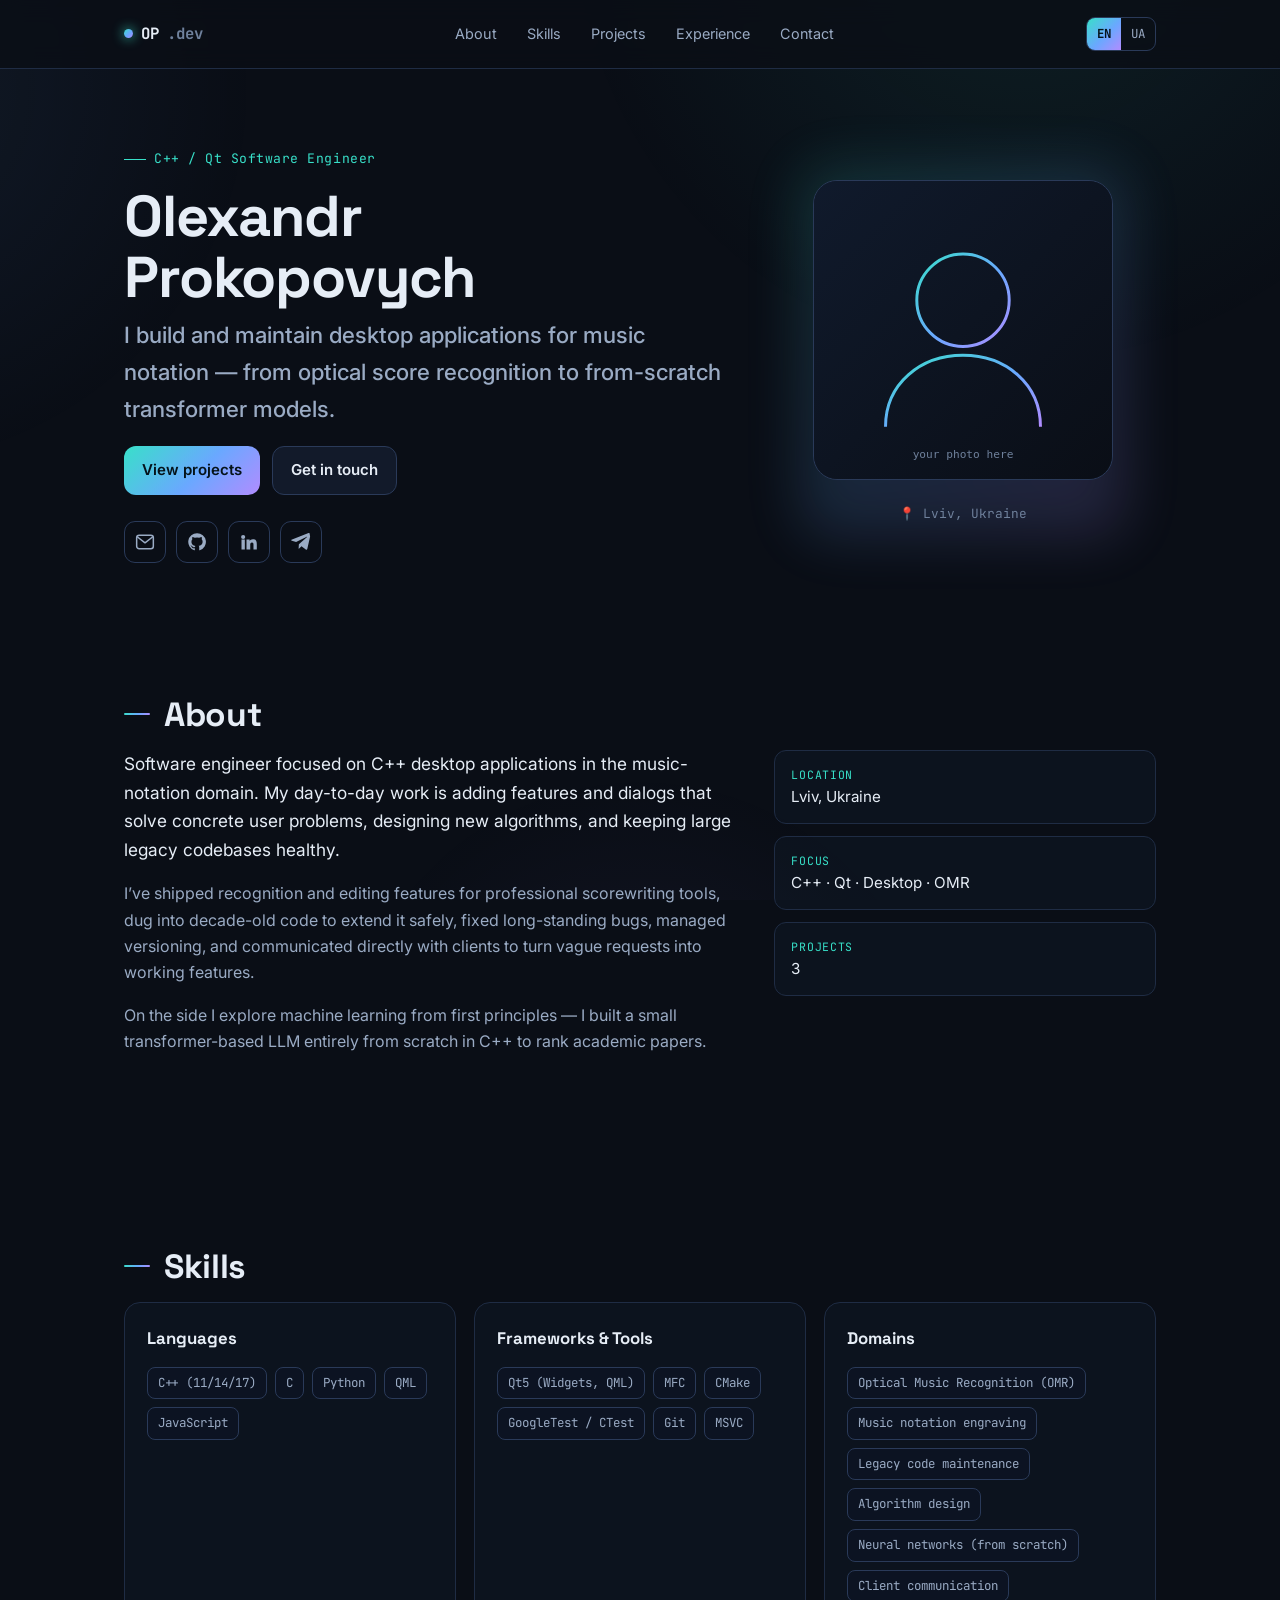
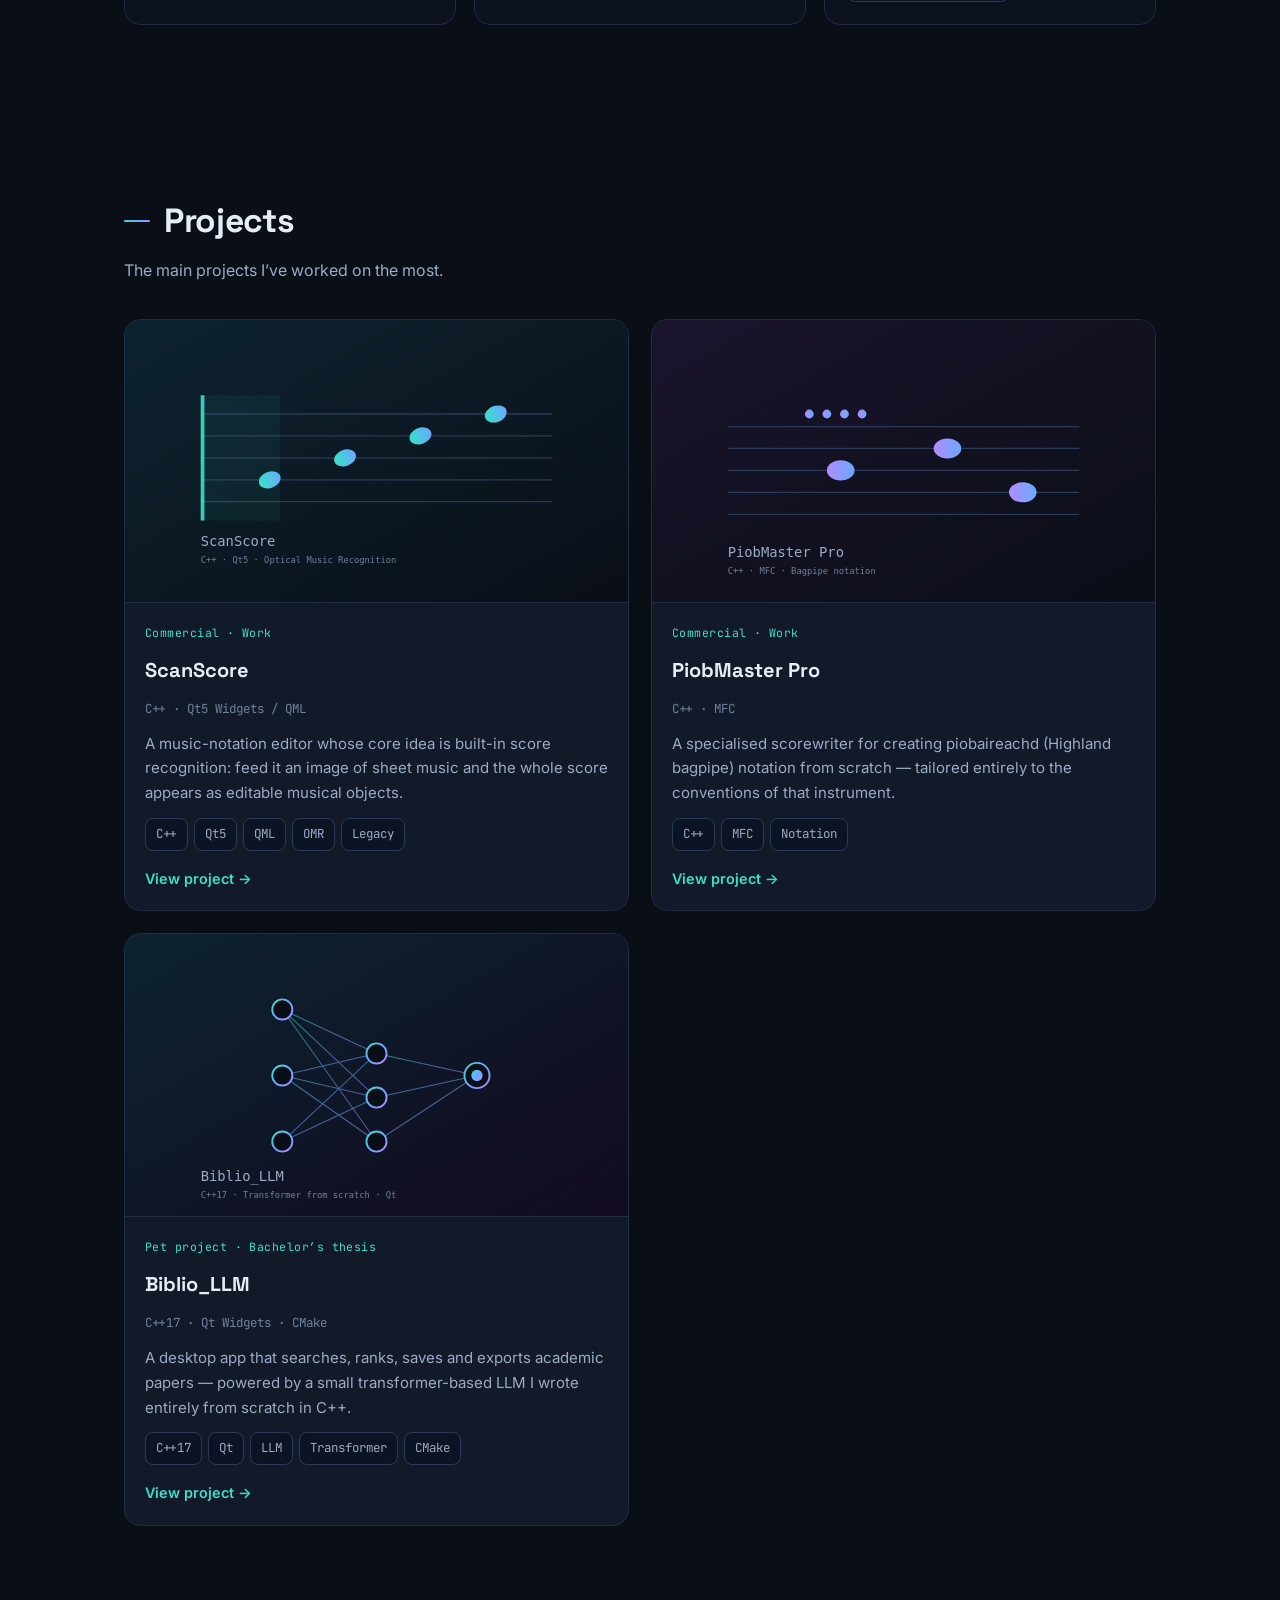
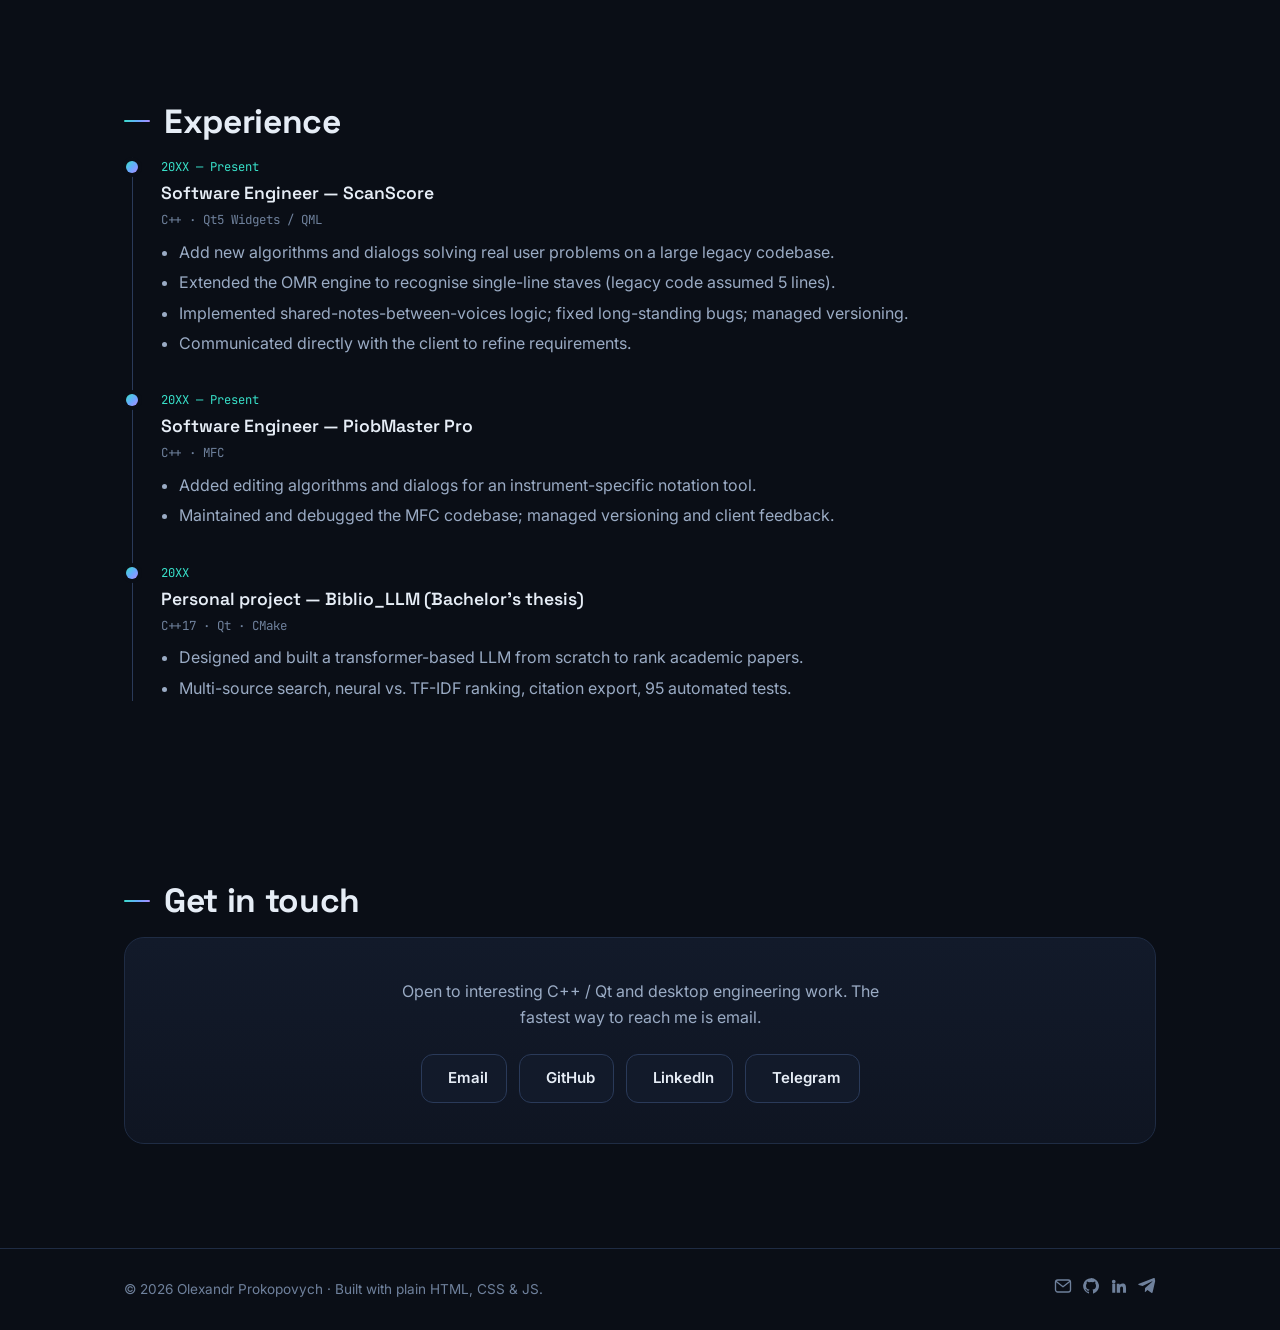
==== index.html @ a5d31bb2 "Personal portfolio site (bilingual EN/UA)" ====
<!DOCTYPE html>
<html lang="en">
<head>
  <meta charset="UTF-8" />
  <meta name="viewport" content="width=device-width, initial-scale=1.0" />
  <title>Olexandr Prokopovych — C++ / Qt Software Engineer</title>
  <meta name="description" content="Portfolio of Olexandr Prokopovych — C++ / Qt software engineer. Projects: ScanScore, PiobMaster Pro, Biblio_LLM." />
  <meta property="og:title" content="Olexandr Prokopovych — C++ / Qt Software Engineer" />
  <meta property="og:description" content="Desktop & music-software engineer. ScanScore, PiobMaster Pro, Biblio_LLM." />
  <meta property="og:type" content="website" />
  <link rel="icon" href="assets/img/favicon.svg" type="image/svg+xml" />
  <link rel="preconnect" href="https://fonts.googleapis.com" />
  <link rel="preconnect" href="https://fonts.gstatic.com" crossorigin />
  <link href="https://fonts.googleapis.com/css2?family=Inter:wght@400;500;600;700&family=Space+Grotesk:wght@500;600;700&family=JetBrains+Mono:wght@400;500;700&display=swap" rel="stylesheet" />
  <link rel="stylesheet" href="assets/css/style.css" />
</head>
<body>
  <nav class="nav">
    <div class="nav-inner">
      <a href="#hero" class="nav-logo"><span class="dot"></span>OP<span style="color:var(--muted-2)">.dev</span></a>
      <div class="nav-links" id="nav-links"></div>
      <div class="nav-right">
        <div class="lang-toggle" id="lang-toggle">
          <button data-lang="en">EN</button>
          <button data-lang="ua">UA</button>
        </div>
        <button class="nav-burger" id="nav-burger" aria-label="Menu">
          <svg viewBox="0 0 24 24" fill="none" stroke="currentColor" stroke-width="2"><line x1="3" y1="6" x2="21" y2="6"/><line x1="3" y1="12" x2="21" y2="12"/><line x1="3" y1="18" x2="21" y2="18"/></svg>
        </button>
      </div>
    </div>
  </nav>

  <header class="hero section" id="hero">
    <div class="container">
      <div class="hero-inner" id="hero-inner"></div>
    </div>
  </header>

  <main>
    <section class="section" id="about">
      <div class="container">
        <h2 class="section-title reveal" id="t-about"></h2>
        <div class="about-grid reveal" id="about-grid"></div>
      </div>
    </section>

    <section class="section" id="skills">
      <div class="container">
        <h2 class="section-title reveal" id="t-skills"></h2>
        <div class="skills-grid" id="skills-grid"></div>
      </div>
    </section>

    <section class="section" id="projects">
      <div class="container">
        <h2 class="section-title reveal" id="t-projects"></h2>
        <p class="section-sub reveal" id="projects-sub"></p>
        <div class="projects-grid" id="projects-grid"></div>
      </div>
    </section>

    <section class="section" id="experience">
      <div class="container">
        <h2 class="section-title reveal" id="t-experience"></h2>
        <div class="timeline reveal" id="timeline"></div>
      </div>
    </section>

    <section class="section" id="contact">
      <div class="container">
        <h2 class="section-title reveal" id="t-contact"></h2>
        <div class="contact-card reveal" id="contact-card"></div>
      </div>
    </section>
  </main>

  <footer class="footer">
    <div class="container footer-inner" id="footer-inner"></div>
  </footer>

  <script src="assets/js/icons.js"></script>
  <script src="assets/js/data.js"></script>
  <script src="assets/js/common.js"></script>
  <script src="assets/js/app.js"></script>
</body>
</html>
---- assets/css/style.css ----
/* ============================================================================
 *  style.css — portfolio styling. Dark, tech-leaning theme.
 * ========================================================================== */

:root {
  --bg:        #0a0e16;
  --bg-soft:   #0f1522;
  --bg-card:   #121a2a;
  --bg-card-2: #16203250;
  --border:    #1f2c44;
  --border-2:  #2a3a59;
  --text:      #e6edf6;
  --muted:     #9aabc4;
  --muted-2:   #6f819c;
  --accent:    #38e0c9;
  --accent-2:  #6aa8ff;
  --accent-3:  #b18cff;
  --glow:      0 0 0 1px #38e0c92e, 0 12px 40px -12px #38e0c93a;
  --radius:    16px;
  --maxw:      1080px;
  --grad:      linear-gradient(135deg, var(--accent), var(--accent-2) 55%, var(--accent-3));
  --font-sans: "Inter", system-ui, -apple-system, Segoe UI, Roboto, sans-serif;
  --font-disp: "Space Grotesk", var(--font-sans);
  --font-mono: "JetBrains Mono", ui-monospace, SFMono-Regular, Menlo, monospace;
}

* { box-sizing: border-box; }

html { scroll-behavior: smooth; }

body {
  margin: 0;
  font-family: var(--font-sans);
  background: var(--bg);
  color: var(--text);
  line-height: 1.65;
  -webkit-font-smoothing: antialiased;
  overflow-x: hidden;
}

/* ambient background glow */
body::before {
  content: "";
  position: fixed;
  inset: 0;
  z-index: -1;
  background:
    radial-gradient(60vw 60vw at 80% -10%, #38e0c916, transparent 60%),
    radial-gradient(50vw 50vw at -10% 10%, #6aa8ff14, transparent 60%),
    radial-gradient(40vw 40vw at 50% 120%, #b18cff10, transparent 60%);
  pointer-events: none;
}

a { color: inherit; text-decoration: none; }

.container { width: 100%; max-width: var(--maxw); margin: 0 auto; padding: 0 24px; }

.section { padding: 84px 0; scroll-margin-top: 80px; }

.section-title {
  font-family: var(--font-disp);
  font-size: clamp(1.5rem, 1rem + 2vw, 2.1rem);
  font-weight: 700;
  letter-spacing: -0.01em;
  margin: 0 0 8px;
  display: flex; align-items: center; gap: 14px;
}
.section-title::before {
  content: "";
  width: 26px; height: 2px; border-radius: 2px;
  background: var(--grad);
}
.section-sub { color: var(--muted); margin: 0 0 36px; max-width: 60ch; }

.hidden { display: none !important; }

.gradient-text {
  background: var(--grad);
  -webkit-background-clip: text; background-clip: text;
  color: transparent;
}

/* ---------------------------------------------------------------- buttons */
.btn {
  display: inline-flex; align-items: center; gap: 8px;
  padding: 11px 18px; border-radius: 12px;
  font-weight: 600; font-size: 0.94rem;
  border: 1px solid var(--border-2);
  background: var(--bg-card); color: var(--text);
  cursor: pointer; transition: transform .15s ease, border-color .2s, box-shadow .2s;
}
.btn:hover { transform: translateY(-2px); border-color: var(--accent); box-shadow: var(--glow); }
.btn-primary { border: none; color: #05131a; background: var(--grad); }
.btn-primary:hover { box-shadow: 0 14px 36px -10px #38e0c977; }

/* ------------------------------------------------------------------- nav */
.nav {
  position: sticky; top: 0; z-index: 50;
  backdrop-filter: blur(12px);
  background: #0a0e16cc;
  border-bottom: 1px solid var(--border);
}
.nav-inner {
  max-width: var(--maxw); margin: 0 auto; padding: 14px 24px;
  display: flex; align-items: center; justify-content: space-between; gap: 16px;
}
.nav-logo {
  font-family: var(--font-mono); font-weight: 700; font-size: 0.98rem;
  display: flex; align-items: center; gap: 8px;
}
.nav-logo .dot { width: 9px; height: 9px; border-radius: 50%; background: var(--grad); box-shadow: 0 0 12px var(--accent); }
.nav-links { display: flex; align-items: center; gap: 6px; }
.nav-links a {
  padding: 8px 12px; border-radius: 9px; font-size: 0.9rem; color: var(--muted);
  transition: color .2s, background .2s;
}
.nav-links a:hover { color: var(--text); background: var(--bg-card); }
.nav-right { display: flex; align-items: center; gap: 10px; }

.lang-toggle {
  display: inline-flex; border: 1px solid var(--border-2); border-radius: 9px; overflow: hidden;
  font-family: var(--font-mono); font-size: 0.78rem;
}
.lang-toggle button {
  background: transparent; color: var(--muted); border: none; cursor: pointer;
  padding: 6px 10px; font: inherit; transition: background .2s, color .2s;
}
.lang-toggle button.active { background: var(--grad); color: #05131a; font-weight: 700; }

.nav-burger { display: none; background: none; border: none; color: var(--text); cursor: pointer; padding: 6px; }
.nav-burger svg { width: 24px; height: 24px; }

/* ----------------------------------------------------------------- hero */
.hero { padding: 72px 0 40px; }
.hero-inner {
  display: grid; grid-template-columns: 1.4fr 0.9fr; gap: 48px; align-items: center;
}
.hero-eyebrow {
  font-family: var(--font-mono); font-size: 0.82rem; color: var(--accent);
  letter-spacing: 0.04em; margin-bottom: 16px; display: inline-flex; align-items: center; gap: 8px;
}
.hero-eyebrow::before { content: ""; width: 22px; height: 1px; background: var(--accent); }
.hero h1 {
  font-family: var(--font-disp); font-weight: 700;
  font-size: clamp(2.1rem, 1rem + 5vw, 3.6rem); line-height: 1.05; letter-spacing: -0.02em;
  margin: 0 0 10px;
}
.hero-role { font-size: clamp(1.05rem, 0.9rem + 1vw, 1.4rem); color: var(--muted); margin: 0 0 18px; font-weight: 500; }
.hero-role b { color: var(--text); font-weight: 600; }
.hero-tagline { color: var(--muted); max-width: 52ch; margin: 0 0 28px; }
.hero-cta { display: flex; flex-wrap: wrap; gap: 12px; margin-bottom: 26px; }
.hero-socials { display: flex; gap: 10px; }
.icon-link {
  width: 42px; height: 42px; display: inline-flex; align-items: center; justify-content: center;
  border: 1px solid var(--border-2); border-radius: 11px; color: var(--muted);
  transition: transform .15s, color .2s, border-color .2s, box-shadow .2s;
}
.icon-link:hover { color: var(--text); transform: translateY(-2px); border-color: var(--accent); box-shadow: var(--glow); }
.icon-link svg { width: 20px; height: 20px; }

.hero-photo { position: relative; justify-self: center; }
.hero-photo img {
  width: min(300px, 70vw); aspect-ratio: 1; object-fit: cover; border-radius: 24px;
  border: 1px solid var(--border-2); background: var(--bg-card);
}
.hero-photo::after {
  content: ""; position: absolute; inset: -14px; border-radius: 30px; z-index: -1;
  background: var(--grad); opacity: 0.16; filter: blur(28px);
}
.hero-meta {
  margin-top: 16px; font-family: var(--font-mono); font-size: 0.8rem; color: var(--muted-2);
  display: flex; align-items: center; gap: 8px; justify-content: center;
}

/* --------------------------------------------------------------- about */
.about-grid { display: grid; grid-template-columns: 1.6fr 1fr; gap: 40px; align-items: start; }
.about-text p { color: var(--muted); margin: 0 0 16px; }
.about-text p:first-child { color: var(--text); font-size: 1.08rem; }
.about-facts { display: grid; gap: 12px; }
.fact {
  border: 1px solid var(--border); border-radius: 12px; padding: 14px 16px; background: var(--bg-card-2);
}
.fact .k { font-family: var(--font-mono); font-size: 0.72rem; color: var(--accent); text-transform: uppercase; letter-spacing: 0.06em; }
.fact .v { font-size: 0.95rem; }

/* -------------------------------------------------------------- skills */
.skills-grid { display: grid; grid-template-columns: repeat(3, 1fr); gap: 18px; }
.skill-card {
  border: 1px solid var(--border); border-radius: var(--radius); padding: 22px; background: var(--bg-card-2);
  transition: border-color .2s, transform .2s;
}
.skill-card:hover { border-color: var(--border-2); transform: translateY(-3px); }
.skill-card h3 { font-family: var(--font-disp); margin: 0 0 14px; font-size: 1.05rem; }
.chips { display: flex; flex-wrap: wrap; gap: 8px; }
.chip {
  font-family: var(--font-mono); font-size: 0.78rem; padding: 5px 10px;
  border: 1px solid var(--border-2); border-radius: 8px; color: var(--muted);
  background: #0c1322;
}

/* ------------------------------------------------------------ projects */
.projects-grid { display: grid; grid-template-columns: repeat(2, 1fr); gap: 22px; }
.project-card {
  display: flex; flex-direction: column;
  border: 1px solid var(--border); border-radius: var(--radius); overflow: hidden;
  background: var(--bg-card); transition: transform .2s, border-color .2s, box-shadow .2s;
}
.project-card:hover { transform: translateY(-5px); border-color: var(--accent); box-shadow: var(--glow); }
.project-cover { aspect-ratio: 16 / 9; overflow: hidden; border-bottom: 1px solid var(--border); }
.project-cover img { width: 100%; height: 100%; object-fit: cover; display: block; }
.project-body { padding: 20px; display: flex; flex-direction: column; flex: 1; gap: 12px; }
.project-type { font-family: var(--font-mono); font-size: 0.72rem; color: var(--accent); letter-spacing: 0.04em; }
.project-body h3 { font-family: var(--font-disp); font-size: 1.25rem; margin: 0; }
.project-stack { font-family: var(--font-mono); font-size: 0.78rem; color: var(--muted-2); }
.project-summary { color: var(--muted); font-size: 0.94rem; margin: 0; flex: 1; }
.project-tags { display: flex; flex-wrap: wrap; gap: 6px; }
.project-foot { display: flex; align-items: center; justify-content: space-between; gap: 10px; margin-top: 4px; }
.project-link { font-weight: 600; font-size: 0.9rem; color: var(--accent); }
.project-card:hover .project-link { color: var(--text); }

/* ------------------------------------------------------------- timeline */
.timeline { position: relative; margin-left: 8px; padding-left: 28px; border-left: 1px solid var(--border-2); }
.tl-item { position: relative; padding-bottom: 30px; }
.tl-item:last-child { padding-bottom: 0; }
.tl-item::before {
  content: ""; position: absolute; left: -35px; top: 4px;
  width: 12px; height: 12px; border-radius: 50%; background: var(--grad);
  box-shadow: 0 0 0 4px var(--bg);
}
.tl-period { font-family: var(--font-mono); font-size: 0.76rem; color: var(--accent); }
.tl-role { font-family: var(--font-disp); font-weight: 600; font-size: 1.1rem; margin: 2px 0; }
.tl-stack { font-family: var(--font-mono); font-size: 0.78rem; color: var(--muted-2); margin-bottom: 8px; }
.tl-item ul { margin: 6px 0 0; padding-left: 18px; color: var(--muted); }
.tl-item li { margin-bottom: 4px; }

/* -------------------------------------------------------------- contact */
.contact-card {
  border: 1px solid var(--border); border-radius: 20px; padding: 40px;
  background: linear-gradient(180deg, var(--bg-card), var(--bg-soft));
  text-align: center;
}
.contact-card p { color: var(--muted); max-width: 50ch; margin: 0 auto 24px; }
.contact-actions { display: flex; flex-wrap: wrap; gap: 12px; justify-content: center; }

/* --------------------------------------------------------------- footer */
.footer {
  border-top: 1px solid var(--border); padding: 28px 0; margin-top: 20px;
  color: var(--muted-2); font-size: 0.85rem;
}
.footer-inner { display: flex; align-items: center; justify-content: space-between; gap: 16px; flex-wrap: wrap; }
.footer-socials { display: flex; gap: 10px; }
.footer-socials a { color: var(--muted-2); transition: color .2s; }
.footer-socials a:hover { color: var(--accent); }
.footer-socials svg { width: 18px; height: 18px; }

/* ----------------------------------------------------------- project page */
.detail { padding: 48px 0 40px; }
.detail-back { font-family: var(--font-mono); font-size: 0.85rem; color: var(--muted); }
.detail-back:hover { color: var(--accent); }
.detail-head { margin: 24px 0 28px; }
.detail-head .project-type { font-size: 0.8rem; }
.detail-head h1 { font-family: var(--font-disp); font-size: clamp(2rem, 1rem + 4vw, 3rem); margin: 6px 0 8px; }
.detail-head .project-stack { font-size: 0.9rem; }
.detail-hero-img {
  width: 100%; aspect-ratio: 21 / 9; object-fit: cover; border-radius: var(--radius);
  border: 1px solid var(--border-2); margin-bottom: 36px;
}
.detail-grid { display: grid; grid-template-columns: 1.6fr 1fr; gap: 40px; align-items: start; }
.detail-block { margin-bottom: 30px; }
.detail-block h2 {
  font-family: var(--font-disp); font-size: 1.2rem; margin: 0 0 12px;
  display: flex; align-items: center; gap: 10px;
}
.detail-block h2::before { content: ""; width: 18px; height: 2px; background: var(--grad); border-radius: 2px; }
.detail-block p { color: var(--muted); margin: 0 0 14px; }
.detail-block ul { color: var(--muted); padding-left: 20px; margin: 0; }
.detail-block li { margin-bottom: 8px; }
.detail-aside .skill-card { margin-bottom: 16px; }
.detail-links { display: flex; flex-direction: column; gap: 10px; }

/* -------------------------------------------------------------- reveal */
.reveal { opacity: 0; transform: translateY(18px); transition: opacity .6s ease, transform .6s ease; }
.reveal.in { opacity: 1; transform: none; }

/* ---------------------------------------------------------- responsive */
@media (max-width: 880px) {
  .hero-inner { grid-template-columns: 1fr; }
  .hero-photo { order: -1; }
  .about-grid, .detail-grid { grid-template-columns: 1fr; }
  .skills-grid { grid-template-columns: 1fr; }
  .projects-grid { grid-template-columns: 1fr; }
  .nav-links { display: none; }
  .nav-burger { display: inline-flex; }
  .nav-links.open {
    display: flex; flex-direction: column; align-items: stretch;
    position: absolute; top: 100%; left: 0; right: 0;
    background: #0a0e16f2; border-bottom: 1px solid var(--border); padding: 12px;
  }
  .section { padding: 60px 0; }
}

@media (prefers-reduced-motion: reduce) {
  * { scroll-behavior: auto !important; }
  .reveal { opacity: 1; transform: none; transition: none; }
}
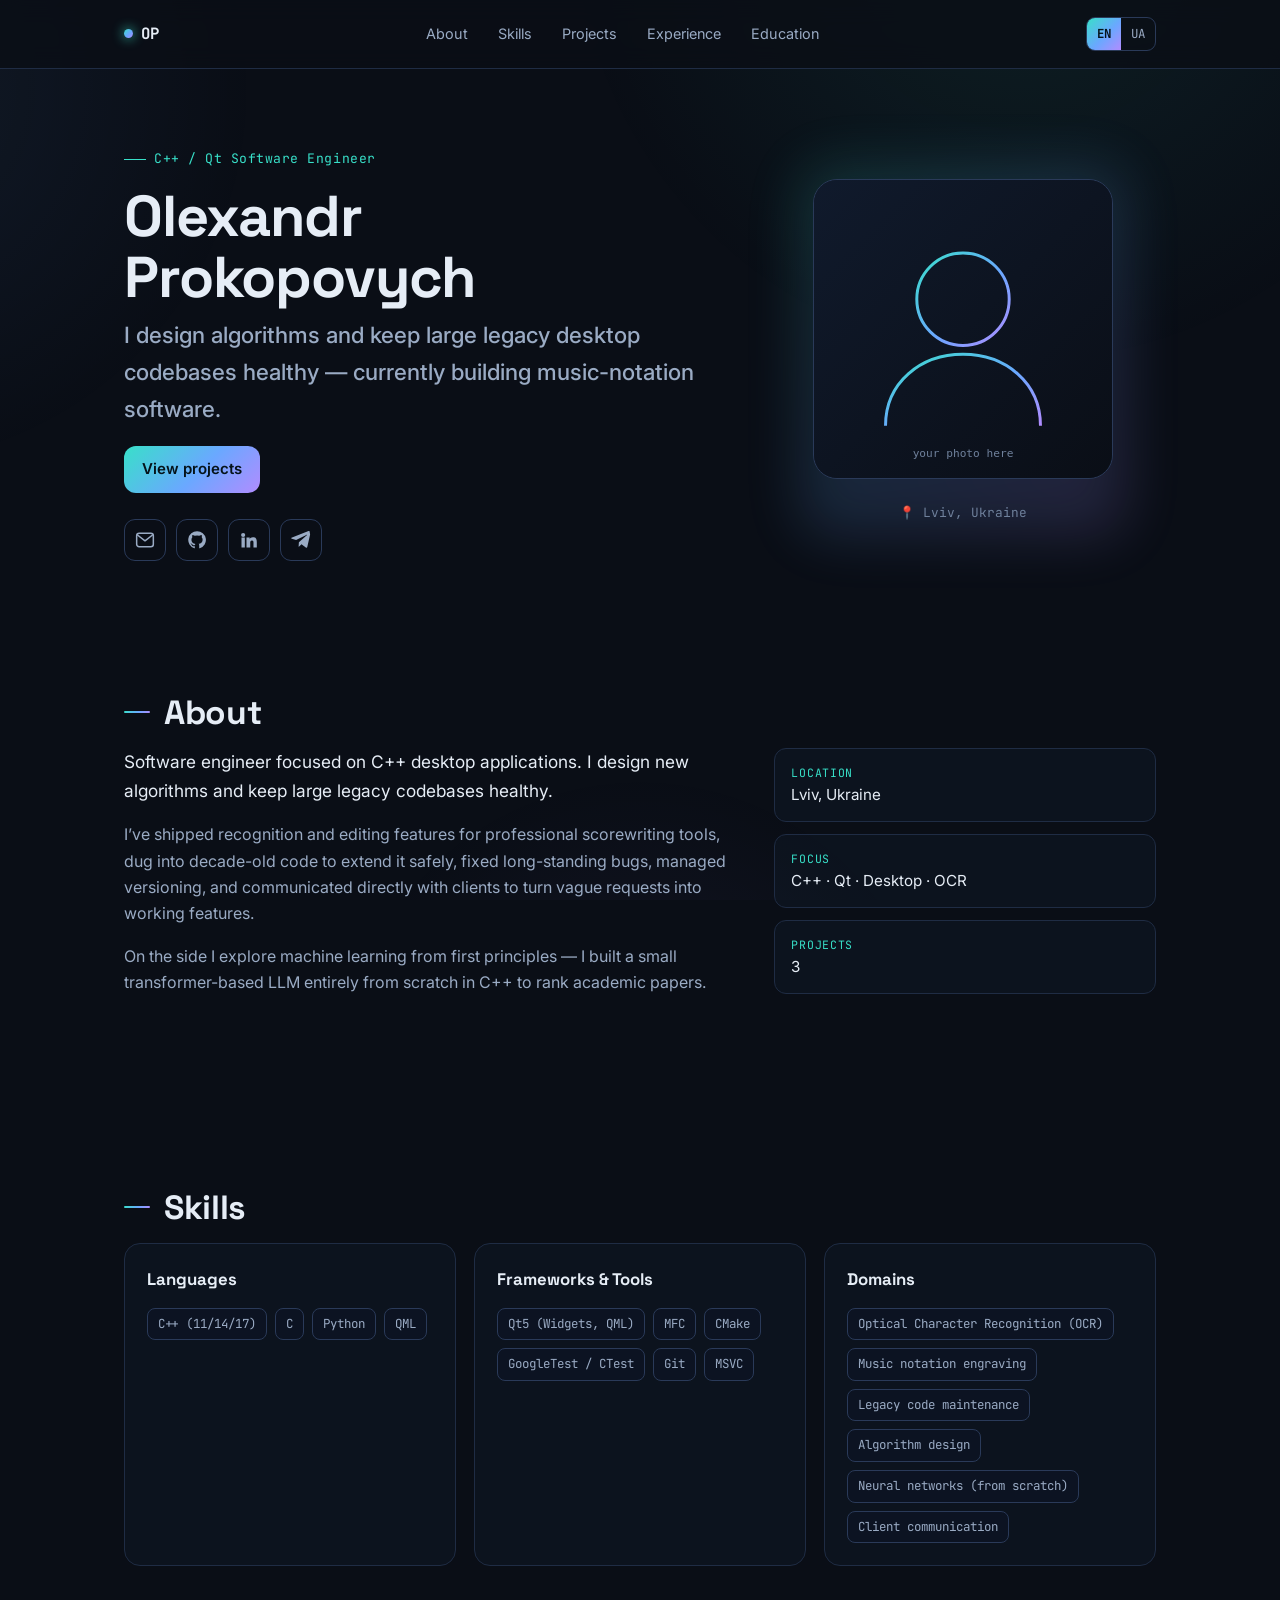
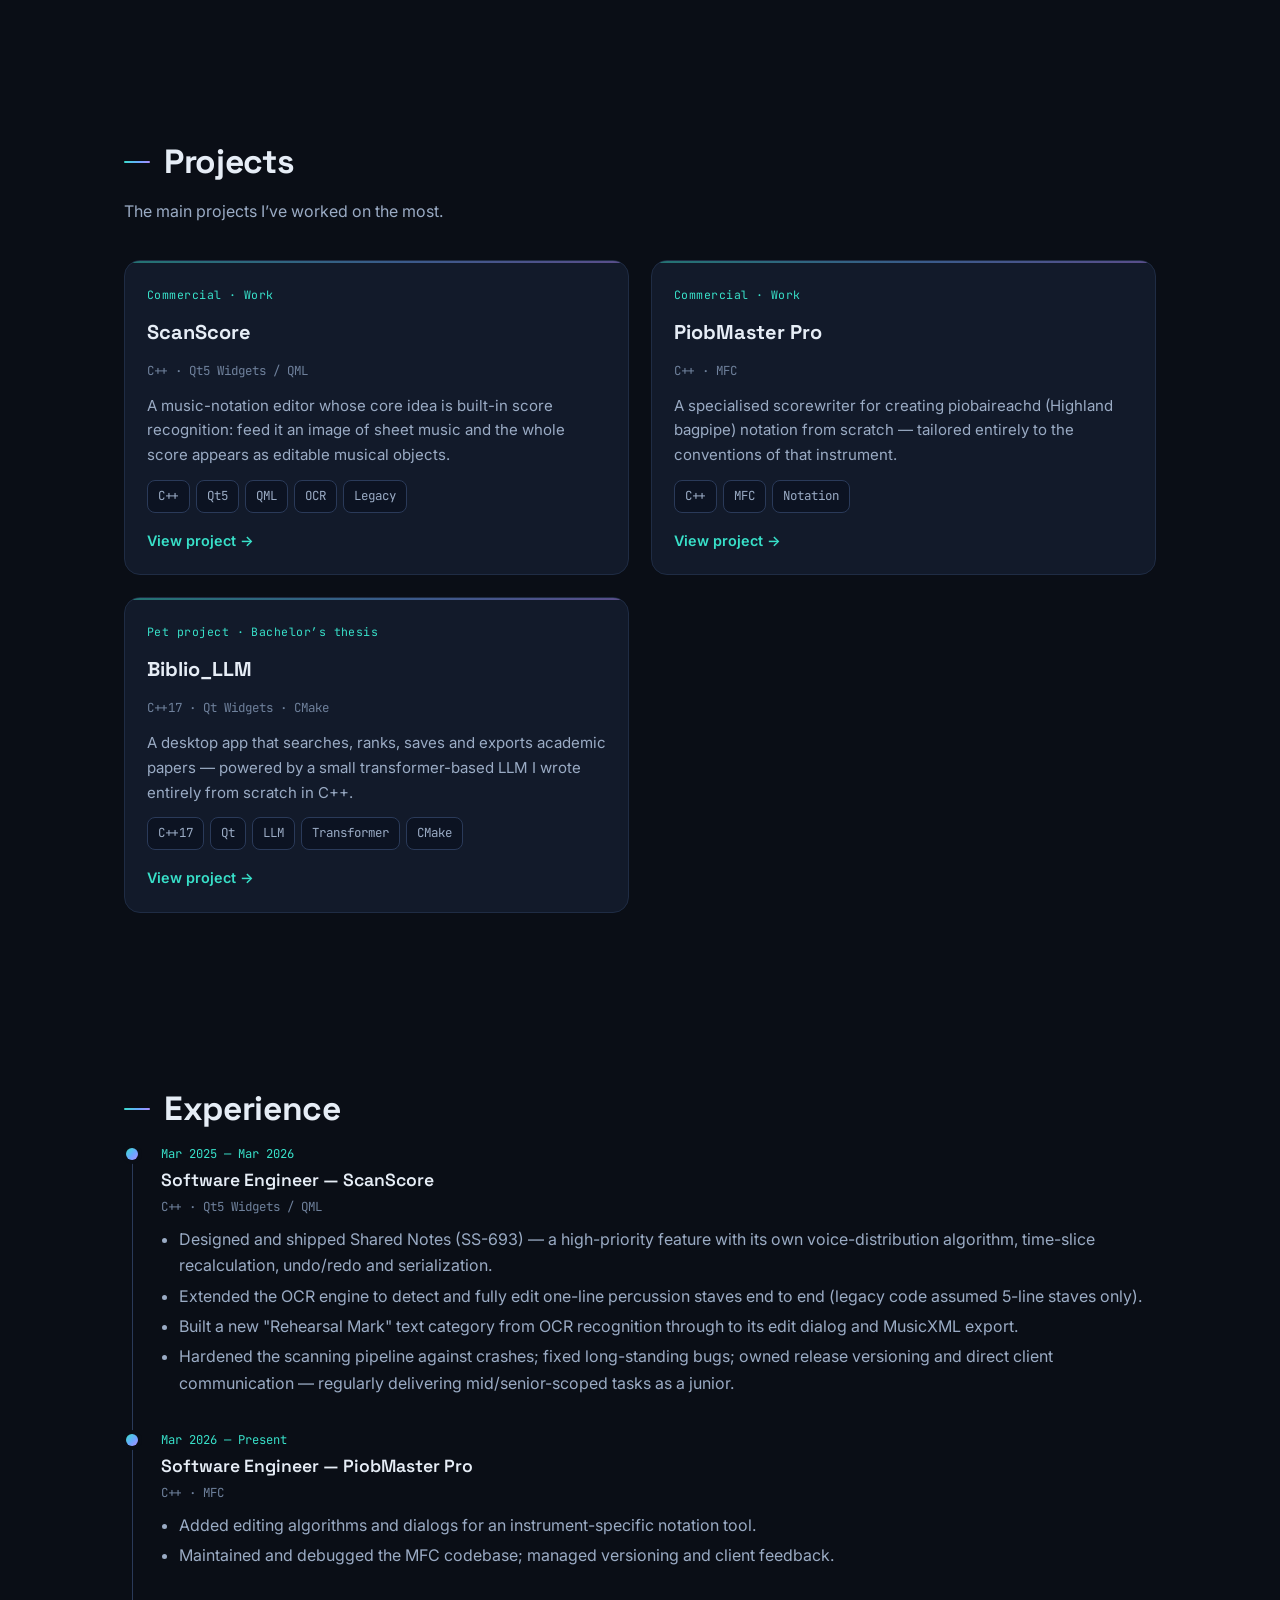
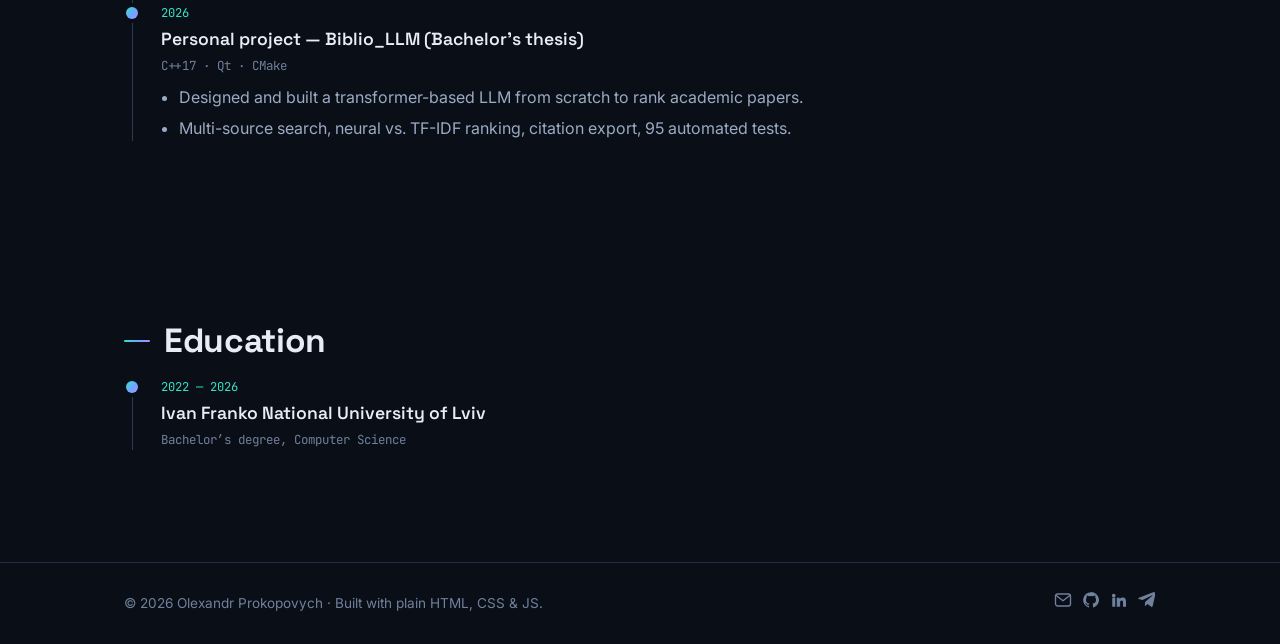
==== commit 06bcdbc3: "Refine portfolio: OCR terminology, ScanScore flagship features, education, real dates - Replace OMR " ====
--- a/index.html
+++ b/index.html
@@ -17,7 +17,7 @@
 <body>
   <nav class="nav">
     <div class="nav-inner">
-      <a href="#hero" class="nav-logo"><span class="dot"></span>OP<span style="color:var(--muted-2)">.dev</span></a>
+      <a href="#hero" class="nav-logo"><span class="dot"></span>OP</a>
       <div class="nav-links" id="nav-links"></div>
       <div class="nav-right">
         <div class="lang-toggle" id="lang-toggle">
@@ -67,10 +67,10 @@
       </div>
     </section>
 
-    <section class="section" id="contact">
+    <section class="section" id="education">
       <div class="container">
-        <h2 class="section-title reveal" id="t-contact"></h2>
-        <div class="contact-card reveal" id="contact-card"></div>
+        <h2 class="section-title reveal" id="t-education"></h2>
+        <div class="timeline reveal" id="education-list"></div>
       </div>
     </section>
   </main>
--- a/assets/css/style.css
+++ b/assets/css/style.css
@@ -201,14 +201,18 @@
 /* ------------------------------------------------------------ projects */
 .projects-grid { display: grid; grid-template-columns: repeat(2, 1fr); gap: 22px; }
 .project-card {
+  position: relative;
   display: flex; flex-direction: column;
   border: 1px solid var(--border); border-radius: var(--radius); overflow: hidden;
   background: var(--bg-card); transition: transform .2s, border-color .2s, box-shadow .2s;
 }
 .project-card:hover { transform: translateY(-5px); border-color: var(--accent); box-shadow: var(--glow); }
-.project-cover { aspect-ratio: 16 / 9; overflow: hidden; border-bottom: 1px solid var(--border); }
-.project-cover img { width: 100%; height: 100%; object-fit: cover; display: block; }
-.project-body { padding: 20px; display: flex; flex-direction: column; flex: 1; gap: 12px; }
+.project-card::before {
+  content: ""; position: absolute; top: 0; left: 0; right: 0; height: 2px;
+  background: var(--grad); opacity: .45; transition: opacity .2s;
+}
+.project-card:hover::before { opacity: 1; }
+.project-body { padding: 24px 22px 22px; display: flex; flex-direction: column; flex: 1; gap: 12px; }
 .project-type { font-family: var(--font-mono); font-size: 0.72rem; color: var(--accent); letter-spacing: 0.04em; }
 .project-body h3 { font-family: var(--font-disp); font-size: 1.25rem; margin: 0; }
 .project-stack { font-family: var(--font-mono); font-size: 0.78rem; color: var(--muted-2); }
@@ -233,15 +237,6 @@
 .tl-item ul { margin: 6px 0 0; padding-left: 18px; color: var(--muted); }
 .tl-item li { margin-bottom: 4px; }
 
-/* -------------------------------------------------------------- contact */
-.contact-card {
-  border: 1px solid var(--border); border-radius: 20px; padding: 40px;
-  background: linear-gradient(180deg, var(--bg-card), var(--bg-soft));
-  text-align: center;
-}
-.contact-card p { color: var(--muted); max-width: 50ch; margin: 0 auto 24px; }
-.contact-actions { display: flex; flex-wrap: wrap; gap: 12px; justify-content: center; }
-
 /* --------------------------------------------------------------- footer */
 .footer {
   border-top: 1px solid var(--border); padding: 28px 0; margin-top: 20px;
@@ -261,11 +256,7 @@
 .detail-head .project-type { font-size: 0.8rem; }
 .detail-head h1 { font-family: var(--font-disp); font-size: clamp(2rem, 1rem + 4vw, 3rem); margin: 6px 0 8px; }
 .detail-head .project-stack { font-size: 0.9rem; }
-.detail-hero-img {
-  width: 100%; aspect-ratio: 21 / 9; object-fit: cover; border-radius: var(--radius);
-  border: 1px solid var(--border-2); margin-bottom: 36px;
-}
-.detail-grid { display: grid; grid-template-columns: 1.6fr 1fr; gap: 40px; align-items: start; }
+.detail-grid { display: grid; grid-template-columns: 1.6fr 1fr; gap: 40px; align-items: start; margin-top: 8px; }
 .detail-block { margin-bottom: 30px; }
 .detail-block h2 {
   font-family: var(--font-disp); font-size: 1.2rem; margin: 0 0 12px;
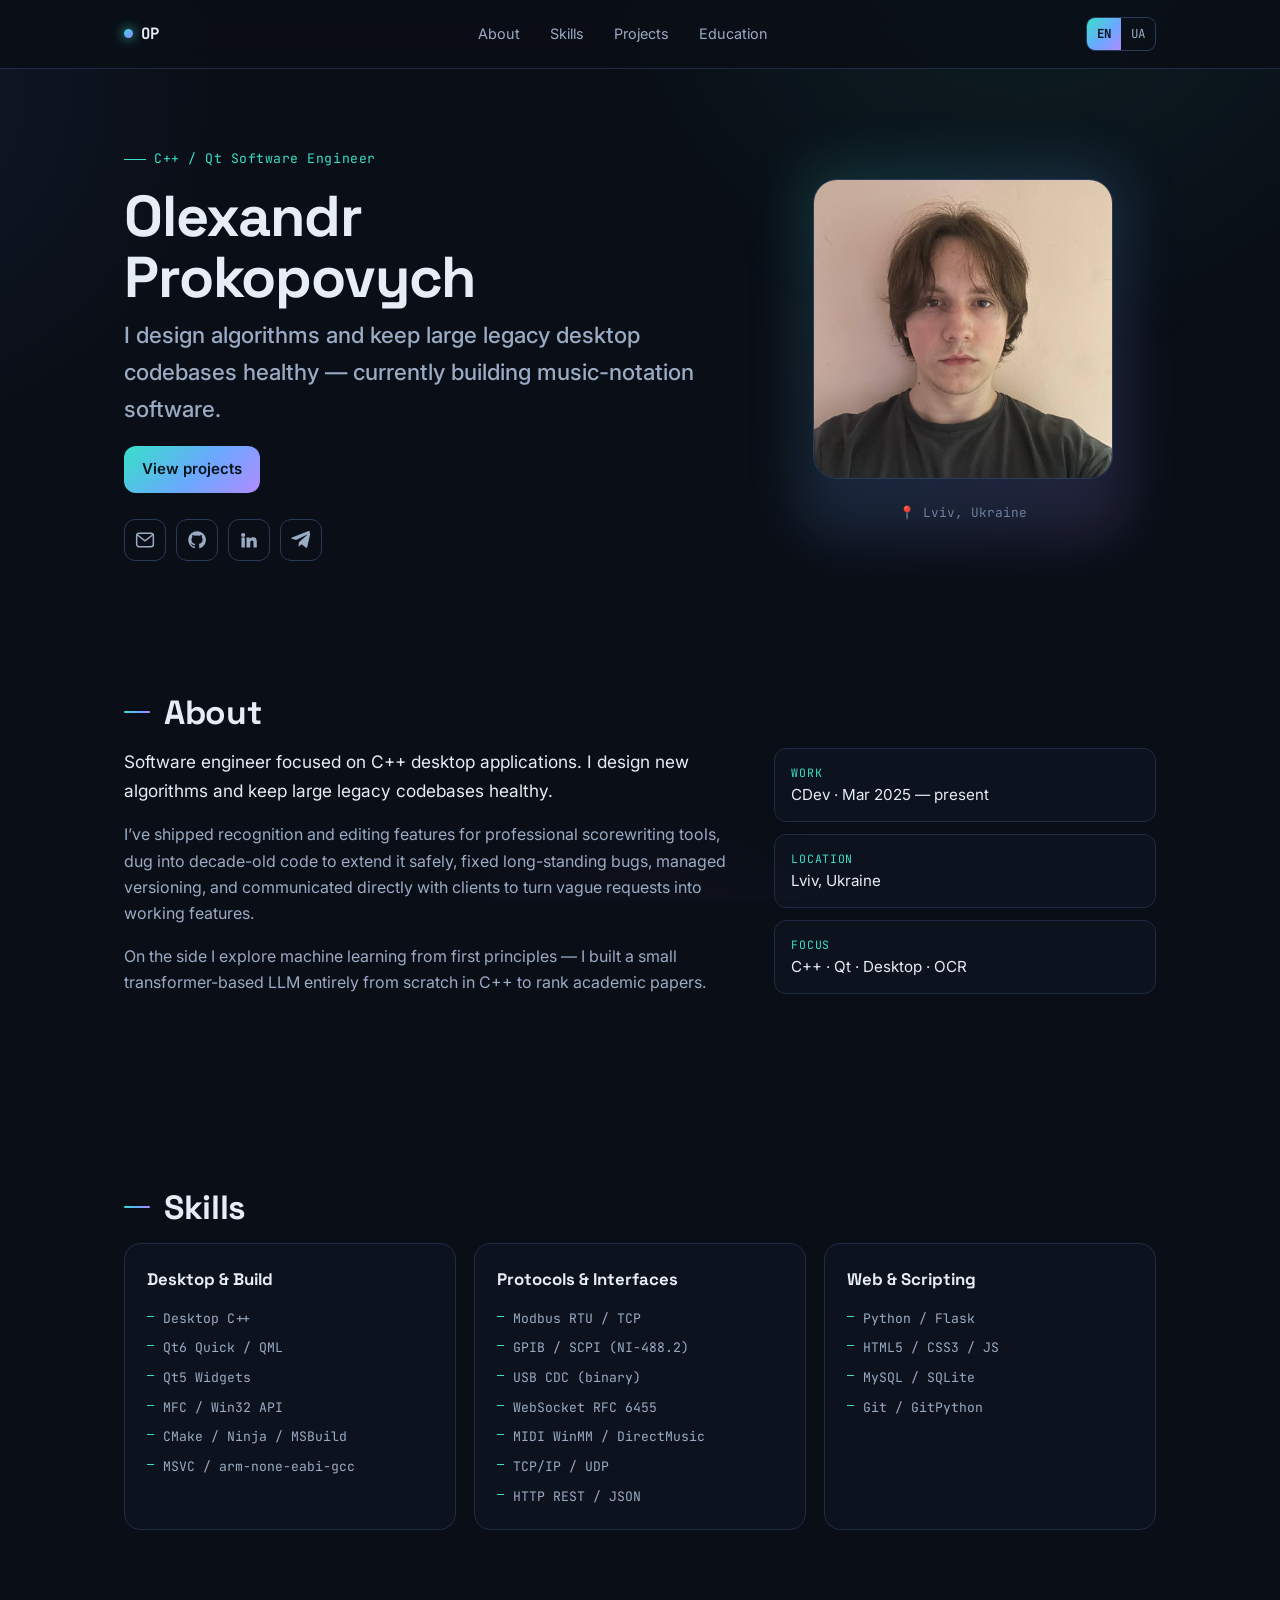
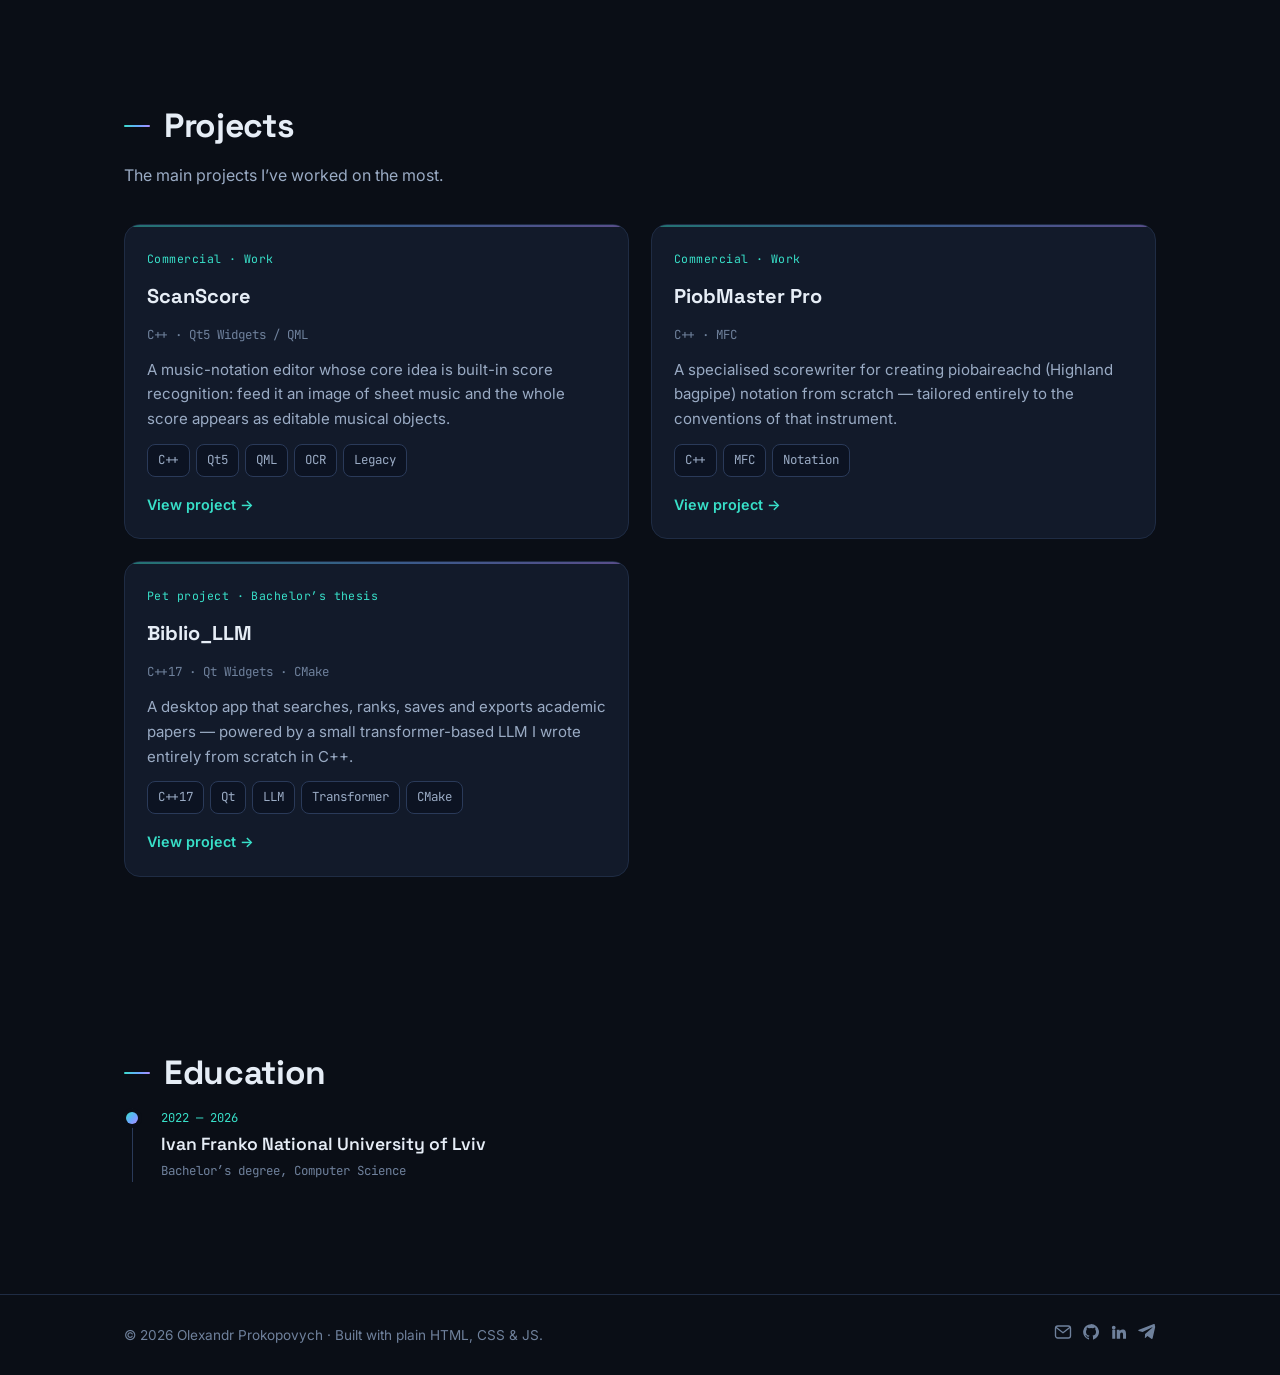
==== commit d1d5d2ef: "Drop Experience section, rework Skills, shorten project descriptions - Remove Experience block (dupl" ====
--- a/index.html
+++ b/index.html
@@ -60,13 +60,6 @@
       </div>
     </section>
 
-    <section class="section" id="experience">
-      <div class="container">
-        <h2 class="section-title reveal" id="t-experience"></h2>
-        <div class="timeline reveal" id="timeline"></div>
-      </div>
-    </section>
-
     <section class="section" id="education">
       <div class="container">
         <h2 class="section-title reveal" id="t-education"></h2>
--- a/assets/css/style.css
+++ b/assets/css/style.css
@@ -192,6 +192,15 @@
 .skill-card:hover { border-color: var(--border-2); transform: translateY(-3px); }
 .skill-card h3 { font-family: var(--font-disp); margin: 0 0 14px; font-size: 1.05rem; }
 .chips { display: flex; flex-wrap: wrap; gap: 8px; }
+.skill-list { list-style: none; margin: 0; padding: 0; display: flex; flex-direction: column; gap: 8px; }
+.skill-list li {
+  position: relative; padding-left: 16px;
+  font-family: var(--font-mono); font-size: 0.82rem; color: var(--muted);
+}
+.skill-list li::before {
+  content: ""; position: absolute; left: 0; top: 0.62em;
+  width: 7px; height: 1px; background: var(--accent);
+}
 .chip {
   font-family: var(--font-mono); font-size: 0.78rem; padding: 5px 10px;
   border: 1px solid var(--border-2); border-radius: 8px; color: var(--muted);
@@ -267,7 +276,9 @@
 .detail-block ul { color: var(--muted); padding-left: 20px; margin: 0; }
 .detail-block li { margin-bottom: 8px; }
 .detail-aside .skill-card { margin-bottom: 16px; }
-.detail-links { display: flex; flex-direction: column; gap: 10px; }
+.detail-links { display: flex; flex-direction: column; align-items: flex-start; gap: 10px; }
+.detail-links .btn { padding: 8px 14px; font-size: 0.85rem; }
+.detail-links .btn svg { width: 16px; height: 16px; }
 
 /* -------------------------------------------------------------- reveal */
 .reveal { opacity: 0; transform: translateY(18px); transition: opacity .6s ease, transform .6s ease; }
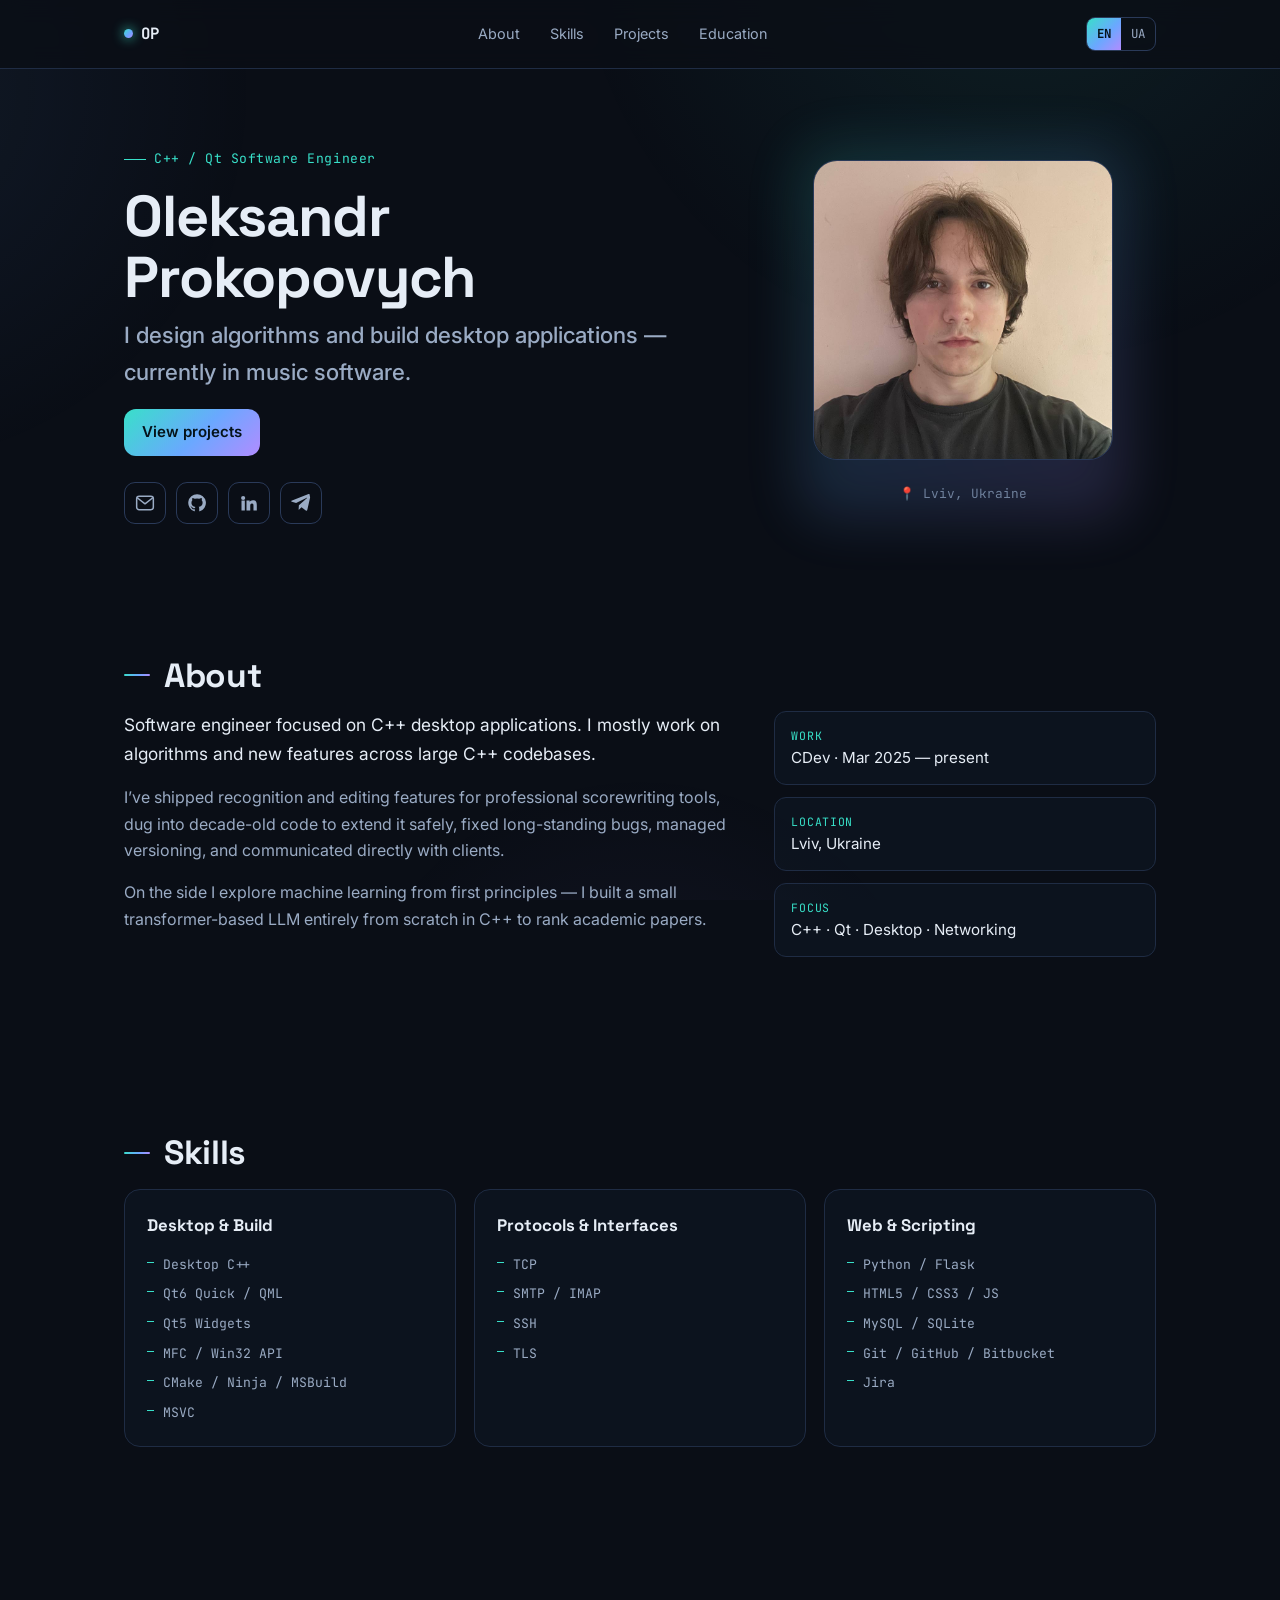
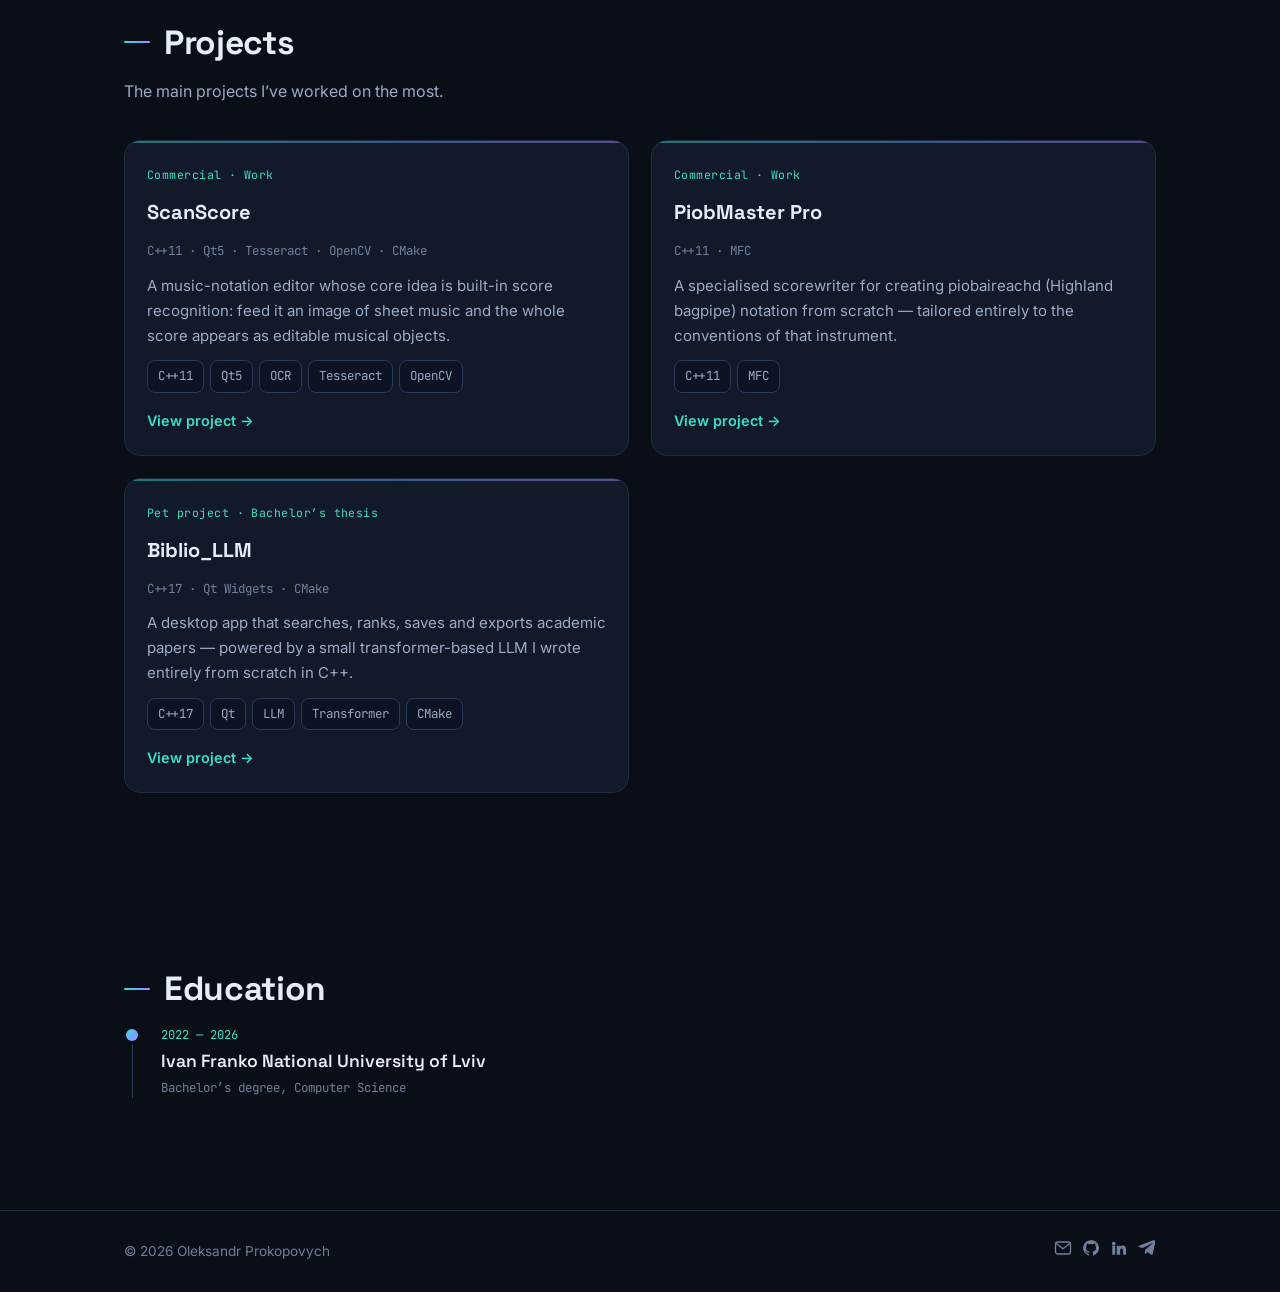
==== commit 76019640: "Fix display name spelling: Olexandr -> Oleksandr (URLs left intact) Co-Authored-By: Claude Opus 4.8 " ====
--- a/index.html
+++ b/index.html
@@ -3,9 +3,9 @@
 <head>
   <meta charset="UTF-8" />
   <meta name="viewport" content="width=device-width, initial-scale=1.0" />
-  <title>Olexandr Prokopovych — C++ / Qt Software Engineer</title>
-  <meta name="description" content="Portfolio of Olexandr Prokopovych — C++ / Qt software engineer. Projects: ScanScore, PiobMaster Pro, Biblio_LLM." />
-  <meta property="og:title" content="Olexandr Prokopovych — C++ / Qt Software Engineer" />
+  <title>Oleksandr Prokopovych — C++ / Qt Software Engineer</title>
+  <meta name="description" content="Portfolio of Oleksandr Prokopovych — C++ / Qt software engineer. Projects: ScanScore, PiobMaster Pro, Biblio_LLM." />
+  <meta property="og:title" content="Oleksandr Prokopovych — C++ / Qt Software Engineer" />
   <meta property="og:description" content="Desktop & music-software engineer. ScanScore, PiobMaster Pro, Biblio_LLM." />
   <meta property="og:type" content="website" />
   <link rel="icon" href="assets/img/favicon.svg" type="image/svg+xml" />
